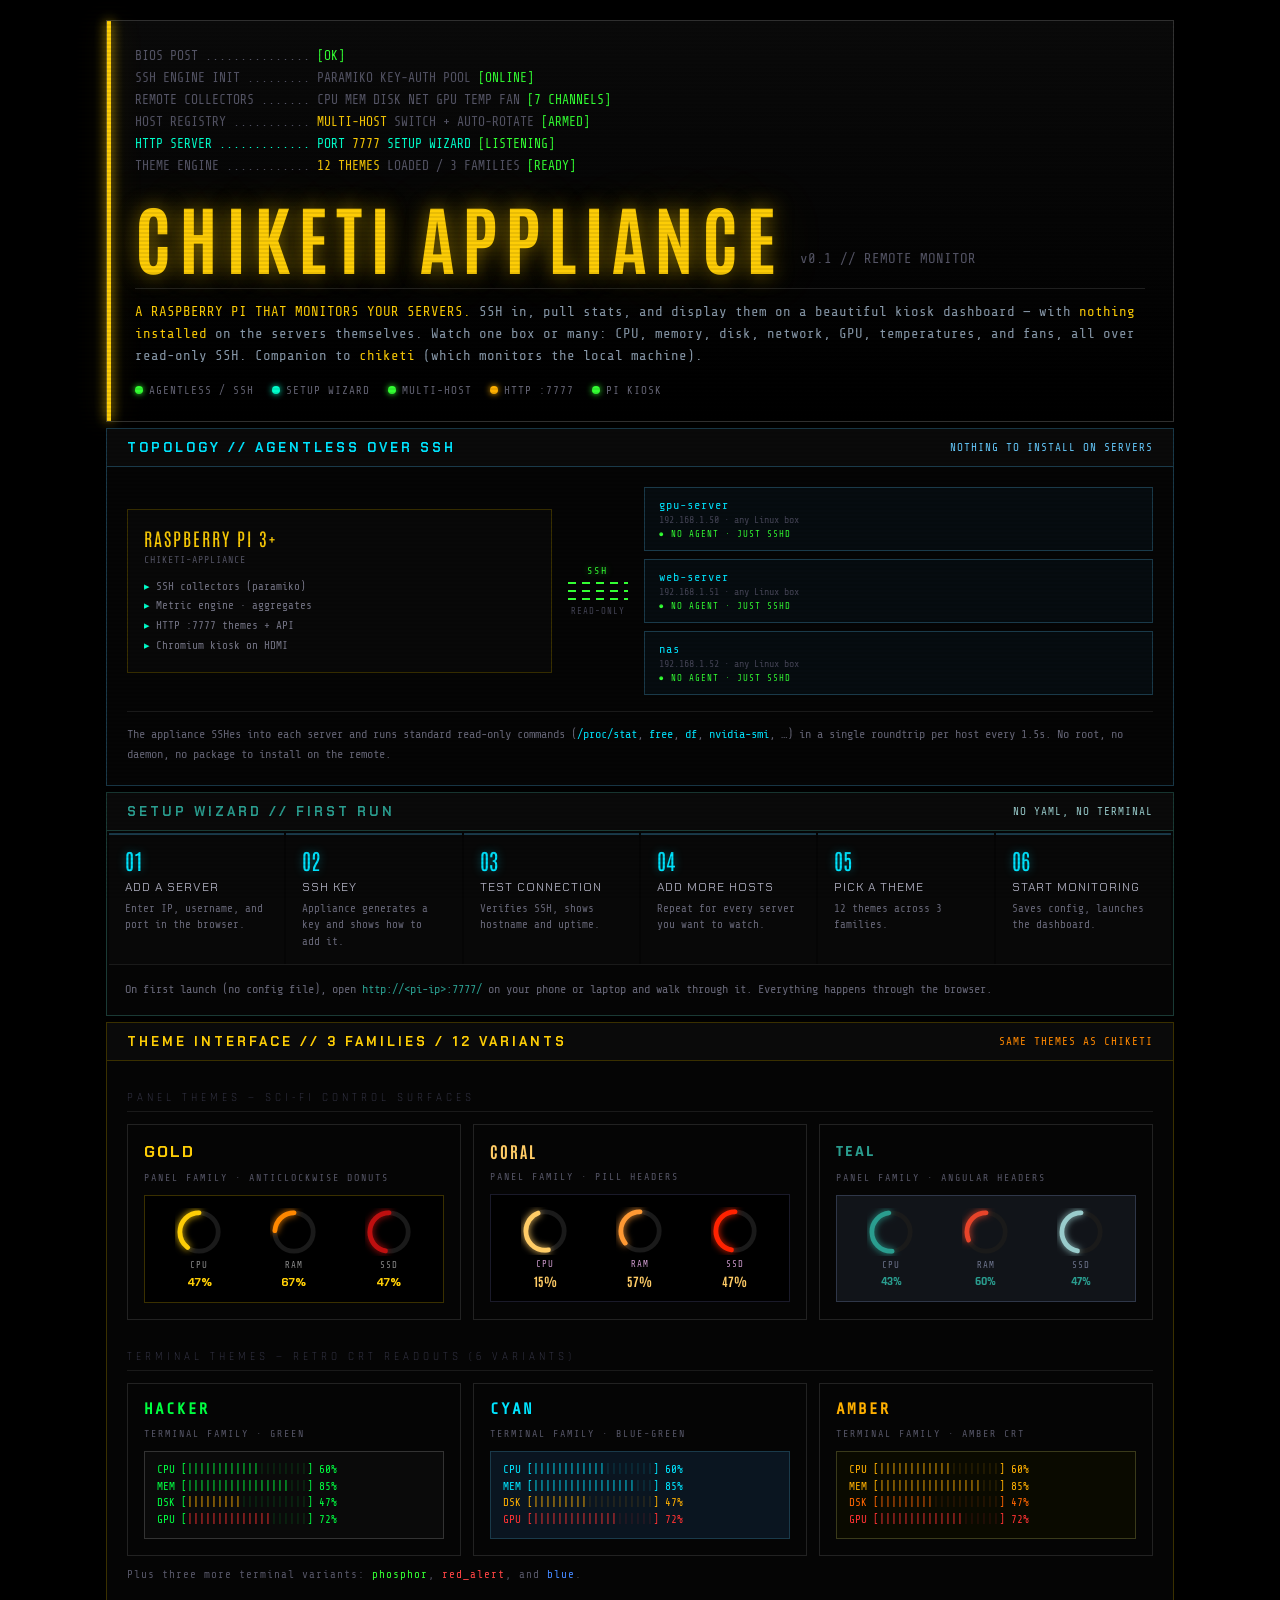
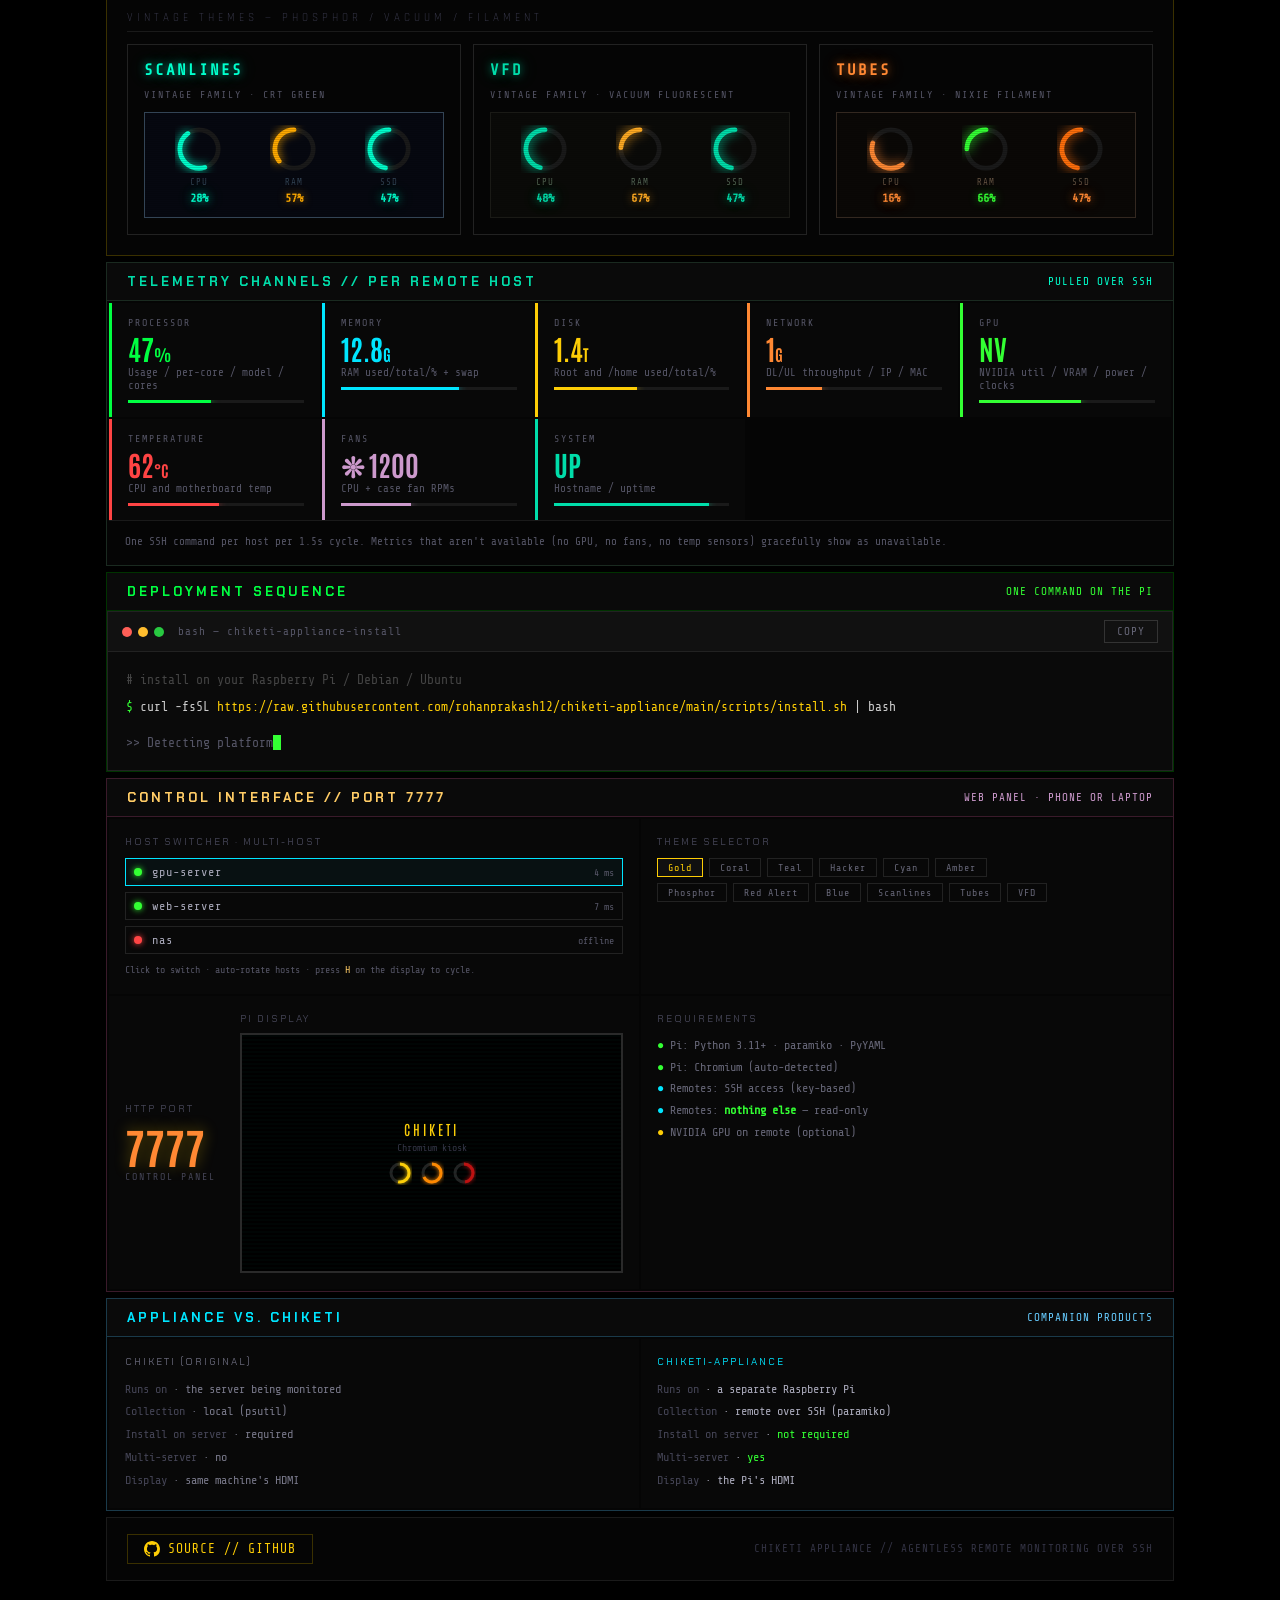
==== docs/index.html @ 85ee8c27 "Harden: extend test suite (+54), add CI, LICENSE, Pages landing page - Add 54 tests: RemoteCollector" ====
<!DOCTYPE html>
<html lang="en">
<head>
<meta charset="UTF-8">
<meta name="viewport" content="width=device-width, initial-scale=1.0">
<title>CHIKETI APPLIANCE // Remote Monitoring</title>
<link rel="preconnect" href="https://fonts.googleapis.com">
<link rel="preconnect" href="https://fonts.gstatic.com" crossorigin>
<link href="https://fonts.googleapis.com/css2?family=Antonio:wght@400;700&family=Chakra+Petch:wght@400;600;700&family=Rajdhani:wght@400;600;700&family=Share+Tech+Mono&display=swap" rel="stylesheet">
<style>
/* ═══════════════════════════════════════════════════
   RESET & BASE
   ═══════════════════════════════════════════════════ */
*, *::before, *::after { margin: 0; padding: 0; box-sizing: border-box; }
html { scroll-behavior: smooth; }
body {
  background: #000;
  color: #cccccc;
  font-family: 'Share Tech Mono', monospace;
  overflow-x: hidden;
  min-height: 100vh;
}
::selection { background: #FDCD06; color: #000; }

/* ═══════════════════════════════════════════════════
   SCANLINE OVERLAY (global CRT effect)
   ═══════════════════════════════════════════════════ */
body::after {
  content: '';
  position: fixed;
  inset: 0;
  background: repeating-linear-gradient(
    0deg,
    transparent,
    transparent 2px,
    rgba(0,0,0,0.08) 2px,
    rgba(0,0,0,0.08) 4px
  );
  pointer-events: none;
  z-index: 9999;
}

/* ═══════════════════════════════════════════════════
   SCREEN FLICKER
   ═══════════════════════════════════════════════════ */
@keyframes flicker {
  0%, 97%, 100% { opacity: 1; }
  98% { opacity: 0.95; }
  99% { opacity: 0.98; }
}
body { animation: flicker 8s infinite; }

/* ═══════════════════════════════════════════════════
   LAYOUT SHELL — the entire page is a "rack"
   ═══════════════════════════════════════════════════ */
.rack {
  max-width: 1100px;
  margin: 0 auto;
  padding: 20px 16px 60px;
}

/* ═══════════════════════════════════════════════════
   BOOT SEQUENCE HEADER
   ═══════════════════════════════════════════════════ */
.boot-sequence {
  border: 1px solid #333;
  padding: 24px 28px;
  margin-bottom: 6px;
  position: relative;
  background: linear-gradient(180deg, #0a0a0a 0%, #000 100%);
}
.boot-sequence::before {
  content: '';
  position: absolute;
  top: 0; left: 0;
  width: 4px; height: 100%;
  background: #FDCD06;
  box-shadow: 0 0 12px #FDCD06, 0 0 30px rgba(253,205,6,0.3);
}
.boot-line {
  font-family: 'Share Tech Mono', monospace;
  font-size: 13px;
  color: #556;
  line-height: 1.7;
  white-space: nowrap;
  overflow: hidden;
}
.boot-line.active { color: #00FFCC; }
.boot-line .ok { color: #33ff33; }
.boot-line .warn { color: #FFB000; }
.boot-line .val { color: #FDCD06; }

/* title */
.system-title {
  margin-top: 20px;
  display: flex;
  align-items: baseline;
  gap: 16px;
  flex-wrap: wrap;
}
.system-title h1 {
  font-family: 'Antonio', sans-serif;
  font-size: clamp(40px, 8vw, 76px);
  font-weight: 700;
  letter-spacing: 8px;
  color: #FDCD06;
  text-shadow: 0 0 20px rgba(253,205,6,0.5), 0 0 60px rgba(253,205,6,0.2);
  line-height: 1;
}
.system-title .version {
  font-family: 'Share Tech Mono', monospace;
  font-size: 14px;
  color: #556;
  align-self: flex-end;
  padding-bottom: 8px;
}

/* subtitle readout */
.sys-desc {
  margin-top: 14px;
  font-size: 14px;
  color: #8899aa;
  border-top: 1px solid #222;
  padding-top: 12px;
  line-height: 1.6;
}
.sys-desc strong { color: #FDCD06; font-weight: 400; }

/* status LEDs row */
.status-leds {
  display: flex;
  gap: 18px;
  margin-top: 16px;
  flex-wrap: wrap;
}
.led {
  display: flex;
  align-items: center;
  gap: 6px;
  font-size: 11px;
  text-transform: uppercase;
  letter-spacing: 1px;
  color: #667;
}
.led::before {
  content: '';
  width: 8px; height: 8px;
  border-radius: 50%;
  display: inline-block;
}
.led.green::before { background: #33ff33; box-shadow: 0 0 6px #33ff33; }
.led.amber::before { background: #FFB000; box-shadow: 0 0 6px #FFB000; animation: pulse-led 2s infinite; }
.led.cyan::before { background: #00FFCC; box-shadow: 0 0 6px #00FFCC; }
.led.red::before { background: #ff4444; box-shadow: 0 0 6px #ff4444; animation: pulse-led 1s infinite; }

@keyframes pulse-led {
  0%, 100% { opacity: 1; }
  50% { opacity: 0.4; }
}

/* ═══════════════════════════════════════════════════
   SECTION BEZEL — rack-panel look
   ═══════════════════════════════════════════════════ */
.bezel {
  border: 1px solid #2a2a2a;
  margin-top: 6px;
  background: #050505;
  position: relative;
  overflow: hidden;
}
.bezel-header {
  display: flex;
  align-items: center;
  justify-content: space-between;
  padding: 10px 20px;
  border-bottom: 1px solid #2a2a2a;
  background: #0a0a0a;
}
.bezel-header .label {
  font-family: 'Chakra Petch', sans-serif;
  font-size: 13px;
  font-weight: 700;
  letter-spacing: 3px;
  text-transform: uppercase;
}
.bezel-header .status {
  font-size: 11px;
  letter-spacing: 1px;
  text-transform: uppercase;
}
.bezel-body { padding: 20px; }

/* per-section accent coloring via data attr */
.bezel[data-accent="gold"] { border-color: #3a3000; }
.bezel[data-accent="gold"] .bezel-header { border-bottom-color: #3a3000; }
.bezel[data-accent="gold"] .bezel-header .label { color: #FDCD06; }
.bezel[data-accent="gold"] .bezel-header .status { color: #FF8800; }

.bezel[data-accent="teal"] { border-color: #1a3a35; }
.bezel[data-accent="teal"] .bezel-header { border-bottom-color: #1a3a35; }
.bezel[data-accent="teal"] .bezel-header .label { color: #2A9D8F; }
.bezel[data-accent="teal"] .bezel-header .status { color: #99CCCC; }

.bezel[data-accent="coral"] { border-color: #3a1a2a; }
.bezel[data-accent="coral"] .bezel-header { border-bottom-color: #3a1a2a; }
.bezel[data-accent="coral"] .bezel-header .label { color: #FFCC66; }
.bezel[data-accent="coral"] .bezel-header .status { color: #CC99CC; }

.bezel[data-accent="vfd"] { border-color: #1a2a20; }
.bezel[data-accent="vfd"] .bezel-header { border-bottom-color: #1a2a20; }
.bezel[data-accent="vfd"] .bezel-header .label { color: #00DDAA; }
.bezel[data-accent="vfd"] .bezel-header .status { color: #00FFCC; }

.bezel[data-accent="tube"] { border-color: #332820; }
.bezel[data-accent="tube"] .bezel-header { border-bottom-color: #332820; }
.bezel[data-accent="tube"] .bezel-header .label { color: #FF8833; }
.bezel[data-accent="tube"] .bezel-header .status { color: #FF6E0B; }

.bezel[data-accent="term"] { border-color: #003300; }
.bezel[data-accent="term"] .bezel-header { border-bottom-color: #003300; }
.bezel[data-accent="term"] .bezel-header .label { color: #00ff41; }
.bezel[data-accent="term"] .bezel-header .status { color: #33ff33; }

.bezel[data-accent="cyan"] { border-color: #1a3a4a; }
.bezel[data-accent="cyan"] .bezel-header { border-bottom-color: #1a3a4a; }
.bezel[data-accent="cyan"] .bezel-header .label { color: #00e5ff; }
.bezel[data-accent="cyan"] .bezel-header .status { color: #66ccff; }

/* ═══════════════════════════════════════════════════
   SSH TOPOLOGY DIAGRAM — Pi → remote hosts
   ═══════════════════════════════════════════════════ */
.topology {
  display: grid;
  grid-template-columns: minmax(220px,1fr) auto minmax(220px,1.2fr);
  gap: 16px;
  align-items: center;
}
@media (max-width: 720px) {
  .topology { grid-template-columns: 1fr; }
  .topology .link-col { transform: rotate(90deg); height: 60px; }
}
.node {
  border: 1px solid #2a2a2a;
  background: #080808;
  padding: 16px;
  position: relative;
}
.node.pi { border-color: #3a3000; }
.node .node-title {
  font-family: 'Antonio', sans-serif;
  font-size: 18px;
  letter-spacing: 2px;
  color: #FDCD06;
  margin-bottom: 4px;
}
.node .node-sub {
  font-size: 10px;
  letter-spacing: 1px;
  color: #556;
  text-transform: uppercase;
  margin-bottom: 12px;
}
.node .node-line {
  font-size: 11px;
  color: #778;
  line-height: 1.8;
}
.node .node-line .tag { color: #00FFCC; }
.remote-stack { display: flex; flex-direction: column; gap: 8px; }
.remote-box {
  border: 1px solid #1a3a4a;
  background: #060c10;
  padding: 10px 14px;
  font-size: 12px;
  color: #88aabb;
}
.remote-box .rb-name { color: #00e5ff; letter-spacing: 1px; }
.remote-box .rb-meta { font-size: 10px; color: #445; margin-top: 2px; }
.remote-box .rb-bare {
  font-size: 9px;
  color: #33ff33;
  letter-spacing: 1px;
  text-transform: uppercase;
  margin-top: 4px;
}
.link-col {
  display: flex;
  flex-direction: column;
  align-items: center;
  gap: 6px;
  color: #33ff33;
  font-size: 10px;
  letter-spacing: 2px;
}
.link-col .ssh-wire {
  width: 100%;
  min-width: 60px;
  height: 2px;
  background: repeating-linear-gradient(90deg, #33ff33 0 8px, transparent 8px 14px);
  position: relative;
  animation: wire-flow 1.2s linear infinite;
}
@keyframes wire-flow {
  to { background-position: 14px 0; }
}
.link-col .ssh-label {
  color: #33ff33;
  text-shadow: 0 0 6px rgba(51,255,51,0.5);
}

/* ═══════════════════════════════════════════════════
   THEME SHOWCASE — the selector interface
   ═══════════════════════════════════════════════════ */
.theme-grid {
  display: grid;
  grid-template-columns: repeat(auto-fit, minmax(310px, 1fr));
  gap: 12px;
}

.theme-card {
  border: 1px solid #222;
  padding: 16px;
  position: relative;
  cursor: default;
  transition: border-color 0.3s, box-shadow 0.3s;
}
.theme-card:hover {
  border-color: var(--tc-accent);
  box-shadow: 0 0 20px var(--tc-glow);
}
.theme-card-name {
  font-family: var(--tc-font);
  font-size: 16px;
  font-weight: 700;
  color: var(--tc-accent);
  letter-spacing: 2px;
  text-transform: uppercase;
  margin-bottom: 10px;
}
.theme-card-family {
  font-size: 10px;
  color: #556;
  letter-spacing: 2px;
  text-transform: uppercase;
  margin-bottom: 12px;
}

/* Mini dashboard preview inside each card */
.mini-dash {
  background: var(--tc-bg);
  border: 1px solid var(--tc-border);
  padding: 12px;
  border-radius: 0;
  display: grid;
  grid-template-columns: 1fr 1fr 1fr;
  gap: 10px;
  position: relative;
}
/* scanline effect on vintage cards */
.mini-dash.scanlined::after {
  content: '';
  position: absolute;
  inset: 0;
  background: repeating-linear-gradient(0deg, transparent, transparent 1px, rgba(0,0,0,0.15) 1px, rgba(0,0,0,0.15) 2px);
  pointer-events: none;
}

/* donut gauge mini */
.mini-gauge {
  display: flex;
  flex-direction: column;
  align-items: center;
  gap: 4px;
}
.mini-gauge svg { width: 48px; height: 48px; }
.mini-gauge .gauge-label {
  font-size: 9px;
  letter-spacing: 1px;
  color: var(--tc-dim);
  text-transform: uppercase;
}
.mini-gauge .gauge-val {
  font-family: var(--tc-font);
  font-size: 12px;
  color: var(--tc-accent);
  font-weight: 700;
}

/* ═══════════════════════════════════════════════════
   DONUT GAUGE ANIMATION
   ═══════════════════════════════════════════════════ */
@keyframes gauge-fill {
  from { stroke-dashoffset: 113; }
}
.gauge-ring {
  fill: none;
  stroke-width: 4;
  stroke-linecap: round;
}
.gauge-bg { stroke: #1a1a1a; }
.gauge-fg { animation: gauge-fill 2s ease-out forwards; }

/* ═══════════════════════════════════════════════════
   SYSTEM READOUTS — the "what it monitors" section
   ═══════════════════════════════════════════════════ */
.readout-grid {
  display: grid;
  grid-template-columns: repeat(auto-fit, minmax(200px, 1fr));
  gap: 2px;
}
.readout-cell {
  background: #080808;
  border-left: 3px solid var(--rc-color, #333);
  padding: 14px 16px;
  transition: background 0.2s;
}
.readout-cell:hover { background: #0e0e0e; }
.readout-label {
  font-size: 10px;
  color: #556;
  letter-spacing: 2px;
  text-transform: uppercase;
  margin-bottom: 6px;
}
.readout-value {
  font-family: 'Antonio', sans-serif;
  font-size: 28px;
  font-weight: 700;
  color: var(--rc-color, #ccc);
  line-height: 1;
}
.readout-unit {
  font-family: 'Share Tech Mono', monospace;
  font-size: 11px;
  color: #556;
  margin-top: 4px;
}
.readout-bar {
  margin-top: 8px;
  height: 3px;
  background: #1a1a1a;
  position: relative;
  overflow: hidden;
}
.readout-bar-fill {
  height: 100%;
  background: var(--rc-color, #555);
  box-shadow: 0 0 8px var(--rc-color, #555);
  animation: bar-grow 2.5s ease-out forwards;
  transform-origin: left;
}
@keyframes bar-grow {
  from { transform: scaleX(0); }
}

/* spinning fan */
@keyframes spin-fan { to { transform: rotate(360deg); } }
.fan-icon {
  display: inline-block;
  animation: spin-fan 1.5s linear infinite;
  color: var(--rc-color, #ccc);
}

/* ═══════════════════════════════════════════════════
   TERMINAL INSTALL BLOCK
   ═══════════════════════════════════════════════════ */
.terminal {
  background: #0a0a0a;
  border: 1px solid #222;
  font-family: 'Share Tech Mono', monospace;
  font-size: 13px;
  overflow: hidden;
}
.terminal-bar {
  display: flex;
  align-items: center;
  gap: 6px;
  padding: 8px 14px;
  background: #111;
  border-bottom: 1px solid #222;
}
.terminal-dot {
  width: 10px; height: 10px;
  border-radius: 50%;
}
.terminal-dot:nth-child(1) { background: #ff5f57; }
.terminal-dot:nth-child(2) { background: #ffbd2e; }
.terminal-dot:nth-child(3) { background: #28c941; }
.terminal-bar span {
  margin-left: 8px;
  font-size: 11px;
  color: #556;
  letter-spacing: 1px;
}
.terminal-body {
  padding: 16px 18px;
  line-height: 1.8;
}
.terminal-body .prompt { color: #33ff33; }
.terminal-body .cmd { color: #ccc; }
.terminal-body .comment { color: #444; }
.terminal-body .url { color: #FDCD06; }
.terminal-body .output { color: #556; }

.copy-btn {
  background: none;
  border: 1px solid #333;
  color: #667;
  font-family: 'Share Tech Mono', monospace;
  font-size: 11px;
  padding: 4px 12px;
  cursor: pointer;
  letter-spacing: 1px;
  transition: all 0.2s;
  text-transform: uppercase;
  margin-left: auto;
}
.copy-btn:hover { border-color: #33ff33; color: #33ff33; }
.copy-btn.copied { border-color: #33ff33; color: #33ff33; }

/* ═══════════════════════════════════════════════════
   SETUP WIZARD VISUAL
   ═══════════════════════════════════════════════════ */
.wizard-steps {
  display: grid;
  grid-template-columns: repeat(auto-fit, minmax(150px, 1fr));
  gap: 2px;
}
.wizard-step {
  background: #080808;
  border-top: 2px solid #1a3a4a;
  padding: 14px 16px;
  position: relative;
}
.wizard-step .ws-num {
  font-family: 'Antonio', sans-serif;
  font-size: 22px;
  color: #00e5ff;
  text-shadow: 0 0 10px rgba(0,229,255,0.4);
  line-height: 1;
}
.wizard-step .ws-title {
  font-family: 'Chakra Petch', sans-serif;
  font-size: 12px;
  letter-spacing: 1px;
  text-transform: uppercase;
  color: #aab;
  margin-top: 8px;
}
.wizard-step .ws-desc {
  font-size: 11px;
  color: #667;
  line-height: 1.5;
  margin-top: 6px;
}

/* ═══════════════════════════════════════════════════
   CONTROL PANEL VISUAL
   ═══════════════════════════════════════════════════ */
.ctrl-panel-visual {
  display: grid;
  grid-template-columns: 1fr 1fr;
  gap: 2px;
}
@media (max-width: 600px) {
  .ctrl-panel-visual { grid-template-columns: 1fr; }
}
.ctrl-block {
  background: #080808;
  padding: 16px;
  position: relative;
}
.ctrl-block-label {
  font-family: 'Chakra Petch', sans-serif;
  font-size: 10px;
  letter-spacing: 2px;
  text-transform: uppercase;
  color: #445;
  margin-bottom: 10px;
}
.ctrl-theme-row {
  display: flex;
  gap: 6px;
  flex-wrap: wrap;
}
.ctrl-chip {
  font-size: 10px;
  padding: 3px 10px;
  border: 1px solid #222;
  color: #667;
  letter-spacing: 1px;
  cursor: default;
  transition: all 0.3s;
}
.ctrl-chip:hover {
  border-color: var(--chip-color, #555);
  color: var(--chip-color, #aaa);
  box-shadow: 0 0 10px var(--chip-glow, transparent);
}
.ctrl-chip.active {
  border-color: var(--chip-color, #555);
  color: var(--chip-color, #aaa);
  background: rgba(255,255,255,0.03);
}

/* host selector list */
.host-row {
  display: flex;
  align-items: center;
  gap: 10px;
  padding: 6px 8px;
  border: 1px solid #222;
  margin-bottom: 6px;
  cursor: default;
  transition: all 0.3s;
}
.host-row:hover { border-color: #1a3a4a; }
.host-row.active { border-color: #00e5ff; background: rgba(0,229,255,0.04); }
.host-row .h-led {
  width: 8px; height: 8px; border-radius: 50%;
}
.host-row .h-led.on { background: #33ff33; box-shadow: 0 0 6px #33ff33; }
.host-row .h-led.off { background: #ff4444; box-shadow: 0 0 6px #ff4444; }
.host-row .h-name { font-size: 12px; color: #aab; letter-spacing: 1px; flex: 1; }
.host-row .h-lat { font-size: 10px; color: #556; }

/* port indicator */
.port-display {
  font-family: 'Antonio', sans-serif;
  font-size: 42px;
  font-weight: 700;
  color: #FDCD06;
  text-shadow: 0 0 15px rgba(253,205,6,0.4);
  line-height: 1;
}
.port-label {
  font-size: 10px;
  color: #445;
  letter-spacing: 2px;
  margin-top: 4px;
}

/* kiosk indicator */
.kiosk-vis {
  width: 100%;
  aspect-ratio: 16/10;
  border: 2px solid #2a2a2a;
  background: #000;
  position: relative;
  display: flex;
  align-items: center;
  justify-content: center;
  overflow: hidden;
}
.kiosk-vis::after {
  content: '';
  position: absolute;
  inset: 0;
  background: repeating-linear-gradient(0deg, transparent, transparent 2px, rgba(0,255,200,0.02) 2px, rgba(0,255,200,0.02) 4px);
  pointer-events: none;
}
.kiosk-inner {
  text-align: center;
}
.kiosk-inner .k-title {
  font-family: 'Antonio', sans-serif;
  font-size: 14px;
  color: #FDCD06;
  letter-spacing: 3px;
}
.kiosk-inner .k-res {
  font-size: 10px;
  color: #334;
  margin-top: 4px;
}
.kiosk-gauges {
  display: flex;
  gap: 8px;
  margin-top: 8px;
  justify-content: center;
}
.kiosk-gauges svg { width: 24px; height: 24px; }

/* ═══════════════════════════════════════════════════
   GITHUB LINK / FOOTER
   ═══════════════════════════════════════════════════ */
.footer-strip {
  margin-top: 6px;
  border: 1px solid #1a1a1a;
  padding: 16px 20px;
  display: flex;
  align-items: center;
  justify-content: space-between;
  background: #050505;
  flex-wrap: wrap;
  gap: 12px;
}
.footer-strip a {
  color: #FDCD06;
  text-decoration: none;
  font-size: 13px;
  letter-spacing: 1px;
  border: 1px solid #3a3000;
  padding: 6px 16px;
  transition: all 0.3s;
  display: inline-flex;
  align-items: center;
  gap: 8px;
}
.footer-strip a:hover {
  background: rgba(253,205,6,0.08);
  box-shadow: 0 0 15px rgba(253,205,6,0.15);
}
.footer-strip .sig {
  font-size: 11px;
  color: #334;
  letter-spacing: 1px;
}

/* ═══════════════════════════════════════════════════
   TYPING CURSOR
   ═══════════════════════════════════════════════════ */
@keyframes blink-cursor {
  0%, 100% { opacity: 1; }
  50% { opacity: 0; }
}
.cursor {
  display: inline-block;
  width: 8px;
  height: 15px;
  background: #33ff33;
  vertical-align: text-bottom;
  animation: blink-cursor 1s step-end infinite;
}

/* ═══════════════════════════════════════════════════
   NIXIE DIGIT EFFECT (for port number)
   ═══════════════════════════════════════════════════ */
@keyframes nixie-glow {
  0%, 100% { text-shadow: 0 0 10px rgba(255,136,51,0.6), 0 0 30px rgba(255,136,51,0.3); }
  50% { text-shadow: 0 0 15px rgba(255,136,51,0.8), 0 0 40px rgba(255,136,51,0.4); }
}
.nixie {
  font-family: 'Antonio', sans-serif;
  color: #FF8833;
  animation: nixie-glow 3s ease-in-out infinite;
}

/* ═══════════════════════════════════════════════════
   RESPONSIVE
   ═══════════════════════════════════════════════════ */
@media (max-width: 700px) {
  .theme-grid { grid-template-columns: 1fr; }
  .readout-grid { grid-template-columns: 1fr 1fr; }
  .boot-line { font-size: 11px; }
  .system-title h1 { letter-spacing: 4px; }
}
@media (max-width: 420px) {
  .readout-grid { grid-template-columns: 1fr; }
  .rack { padding: 10px 8px 40px; }
}

/* ═══════════════════════════════════════════════════
   VFD text glow
   ═══════════════════════════════════════════════════ */
.vfd-text {
  color: #00DDAA;
  text-shadow: 0 0 8px rgba(0,221,170,0.6), 0 0 20px rgba(0,221,170,0.3);
}
.tube-text {
  color: #FF8833;
  text-shadow: 0 0 8px rgba(255,136,51,0.6), 0 0 20px rgba(255,136,51,0.3);
}
.scan-text {
  color: #00FFCC;
  text-shadow: 0 0 8px rgba(0,255,204,0.6), 0 0 20px rgba(0,255,204,0.3);
}
.gold-text {
  color: #FDCD06;
  text-shadow: 0 0 8px rgba(253,205,6,0.5), 0 0 20px rgba(253,205,6,0.2);
}
.hacker-text {
  color: #00ff41;
  text-shadow: 0 0 8px rgba(0,255,65,0.5), 0 0 20px rgba(0,255,65,0.2);
}

/* ═══════════════════════════════════════════════════
   THEME FAMILY SEPARATOR
   ═══════════════════════════════════════════════════ */
.family-sep {
  font-family: 'Rajdhani', sans-serif;
  font-size: 11px;
  letter-spacing: 4px;
  text-transform: uppercase;
  color: #334;
  padding: 10px 0 6px;
  border-bottom: 1px solid #1a1a1a;
  margin-bottom: 12px;
}

/* terminal theme mini bars */
.ascii-bar {
  font-family: 'Share Tech Mono', monospace;
  font-size: 11px;
  line-height: 1.5;
  color: var(--tc-accent);
}
.ascii-dim { opacity: 0.2; }
</style>
</head>
<body>

<div class="rack">

  <!-- ═══════════════════════════════════════════
       BOOT SEQUENCE / HEADER
       ═══════════════════════════════════════════ -->
  <div class="boot-sequence">
    <div class="boot-line" id="boot-1">BIOS POST ............... <span class="ok">[OK]</span></div>
    <div class="boot-line" id="boot-2">SSH ENGINE INIT ......... PARAMIKO KEY-AUTH POOL <span class="ok">[ONLINE]</span></div>
    <div class="boot-line" id="boot-3">REMOTE COLLECTORS ....... CPU MEM DISK NET GPU TEMP FAN <span class="ok">[7 CHANNELS]</span></div>
    <div class="boot-line" id="boot-4">HOST REGISTRY ........... <span class="val">MULTI-HOST</span> SWITCH + AUTO-ROTATE <span class="ok">[ARMED]</span></div>
    <div class="boot-line active" id="boot-5">HTTP SERVER ............. PORT <span class="val">7777</span> SETUP WIZARD <span class="ok">[LISTENING]</span></div>
    <div class="boot-line" id="boot-6">THEME ENGINE ............ <span class="val">12 THEMES</span> LOADED / 3 FAMILIES <span class="ok">[READY]</span></div>

    <div class="system-title">
      <h1>CHIKETI APPLIANCE</h1>
      <span class="version">v0.1 // REMOTE MONITOR</span>
    </div>

    <div class="sys-desc">
      <strong>A RASPBERRY PI THAT MONITORS YOUR SERVERS.</strong>
      SSH in, pull stats, and display them on a beautiful kiosk dashboard &mdash;
      with <strong>nothing installed</strong> on the servers themselves.
      Watch one box or many: CPU, memory, disk, network, GPU, temperatures, and fans,
      all over read-only SSH. Companion to <strong>chiketi</strong> (which monitors the local machine).
    </div>

    <div class="status-leds">
      <span class="led green">Agentless / SSH</span>
      <span class="led cyan">Setup Wizard</span>
      <span class="led green">Multi-Host</span>
      <span class="led amber">HTTP :7777</span>
      <span class="led green">Pi Kiosk</span>
    </div>
  </div>

  <!-- ═══════════════════════════════════════════
       SSH TOPOLOGY
       ═══════════════════════════════════════════ -->
  <div class="bezel" data-accent="cyan">
    <div class="bezel-header">
      <span class="label">Topology // Agentless Over SSH</span>
      <span class="status">Nothing To Install On Servers</span>
    </div>
    <div class="bezel-body">
      <div class="topology">

        <div class="node pi">
          <div class="node-title">RASPBERRY PI 3+</div>
          <div class="node-sub">chiketi-appliance</div>
          <div class="node-line"><span class="tag">&#9656;</span> SSH collectors (paramiko)</div>
          <div class="node-line"><span class="tag">&#9656;</span> Metric engine &middot; aggregates</div>
          <div class="node-line"><span class="tag">&#9656;</span> HTTP :7777 themes + API</div>
          <div class="node-line"><span class="tag">&#9656;</span> Chromium kiosk on HDMI</div>
        </div>

        <div class="link-col">
          <div class="ssh-label">SSH</div>
          <div class="ssh-wire"></div>
          <div class="ssh-wire"></div>
          <div class="ssh-wire"></div>
          <div style="color:#445;font-size:9px;letter-spacing:1px;">READ-ONLY</div>
        </div>

        <div class="remote-stack">
          <div class="remote-box">
            <div class="rb-name">gpu-server</div>
            <div class="rb-meta">192.168.1.50 &middot; any Linux box</div>
            <div class="rb-bare">&#9679; no agent &middot; just sshd</div>
          </div>
          <div class="remote-box">
            <div class="rb-name">web-server</div>
            <div class="rb-meta">192.168.1.51 &middot; any Linux box</div>
            <div class="rb-bare">&#9679; no agent &middot; just sshd</div>
          </div>
          <div class="remote-box">
            <div class="rb-name">nas</div>
            <div class="rb-meta">192.168.1.52 &middot; any Linux box</div>
            <div class="rb-bare">&#9679; no agent &middot; just sshd</div>
          </div>
        </div>

      </div>
      <div style="margin-top:16px;font-size:12px;color:#667;line-height:1.7;border-top:1px solid #1a1a1a;padding-top:12px;">
        The appliance SSHes into each server and runs standard read-only commands
        (<span style="color:#00e5ff">/proc/stat</span>, <span style="color:#00e5ff">free</span>,
        <span style="color:#00e5ff">df</span>, <span style="color:#00e5ff">nvidia-smi</span>, &hellip;)
        in a single roundtrip per host every 1.5s. No root, no daemon, no package to install on the remote.
      </div>
    </div>
  </div>

  <!-- ═══════════════════════════════════════════
       SETUP WIZARD
       ═══════════════════════════════════════════ -->
  <div class="bezel" data-accent="teal">
    <div class="bezel-header">
      <span class="label">Setup Wizard // First Run</span>
      <span class="status">No YAML, No Terminal</span>
    </div>
    <div class="bezel-body" style="padding:2px;">
      <div class="wizard-steps">
        <div class="wizard-step">
          <div class="ws-num">01</div>
          <div class="ws-title">Add a Server</div>
          <div class="ws-desc">Enter IP, username, and port in the browser.</div>
        </div>
        <div class="wizard-step">
          <div class="ws-num">02</div>
          <div class="ws-title">SSH Key</div>
          <div class="ws-desc">Appliance generates a key and shows how to add it.</div>
        </div>
        <div class="wizard-step">
          <div class="ws-num">03</div>
          <div class="ws-title">Test Connection</div>
          <div class="ws-desc">Verifies SSH, shows hostname and uptime.</div>
        </div>
        <div class="wizard-step">
          <div class="ws-num">04</div>
          <div class="ws-title">Add More Hosts</div>
          <div class="ws-desc">Repeat for every server you want to watch.</div>
        </div>
        <div class="wizard-step">
          <div class="ws-num">05</div>
          <div class="ws-title">Pick a Theme</div>
          <div class="ws-desc">12 themes across 3 families.</div>
        </div>
        <div class="wizard-step">
          <div class="ws-num">06</div>
          <div class="ws-title">Start Monitoring</div>
          <div class="ws-desc">Saves config, launches the dashboard.</div>
        </div>
      </div>
      <div style="padding:14px 16px;font-size:12px;color:#667;line-height:1.7;border-top:1px solid #1a1a1a;">
        On first launch (no config file), open
        <span style="color:#2A9D8F">http://&lt;pi-ip&gt;:7777/</span> on your phone or laptop
        and walk through it. Everything happens through the browser.
      </div>
    </div>
  </div>

  <!-- ═══════════════════════════════════════════
       THEME SHOWCASE
       ═══════════════════════════════════════════ -->
  <div class="bezel" data-accent="gold">
    <div class="bezel-header">
      <span class="label">Theme Interface // 3 Families / 12 Variants</span>
      <span class="status">Same Themes As Chiketi</span>
    </div>
    <div class="bezel-body">

      <!-- PANEL FAMILY -->
      <div class="family-sep">Panel Themes &mdash; Sci-Fi Control Surfaces</div>
      <div class="theme-grid" style="margin-bottom:20px;">

        <!-- Gold -->
        <div class="theme-card" style="--tc-accent:#FDCD06;--tc-glow:rgba(253,205,6,0.15);--tc-bg:#000;--tc-border:#3a3000;--tc-dim:#888;--tc-font:'Chakra Petch',sans-serif;">
          <div class="theme-card-name" style="font-family:'Chakra Petch',sans-serif;">Gold</div>
          <div class="theme-card-family">Panel Family &middot; Anticlockwise Donuts</div>
          <div class="mini-dash">
            <div class="mini-gauge">
              <svg viewBox="0 0 40 40"><circle class="gauge-ring gauge-bg" cx="20" cy="20" r="16" stroke="#1a1a1a"/><circle class="gauge-ring gauge-fg" cx="20" cy="20" r="16" stroke="#FDCD06" stroke-dasharray="60 113" stroke-dashoffset="113" transform="rotate(-90 20 20)" style="filter:drop-shadow(0 0 3px #FDCD06)"/></svg>
              <span class="gauge-label">CPU</span>
              <span class="gauge-val">47%</span>
            </div>
            <div class="mini-gauge">
              <svg viewBox="0 0 40 40"><circle class="gauge-ring gauge-bg" cx="20" cy="20" r="16" stroke="#1a1a1a"/><circle class="gauge-ring gauge-fg" cx="20" cy="20" r="16" stroke="#FF8800" stroke-dasharray="76 113" stroke-dashoffset="113" transform="rotate(-90 20 20)" style="filter:drop-shadow(0 0 3px #FF8800)"/></svg>
              <span class="gauge-label">RAM</span>
              <span class="gauge-val">67%</span>
            </div>
            <div class="mini-gauge">
              <svg viewBox="0 0 40 40"><circle class="gauge-ring gauge-bg" cx="20" cy="20" r="16" stroke="#1a1a1a"/><circle class="gauge-ring gauge-fg" cx="20" cy="20" r="16" stroke="#BF0F0F" stroke-dasharray="53 113" stroke-dashoffset="113" transform="rotate(-90 20 20)" style="filter:drop-shadow(0 0 3px #BF0F0F)"/></svg>
              <span class="gauge-label">SSD</span>
              <span class="gauge-val">47%</span>
            </div>
          </div>
        </div>

        <!-- Coral -->
        <div class="theme-card" style="--tc-accent:#FFCC66;--tc-glow:rgba(255,204,102,0.15);--tc-bg:#000;--tc-border:#1a1a2a;--tc-dim:#CC99CC;--tc-font:'Antonio',sans-serif;">
          <div class="theme-card-name" style="font-family:'Antonio',sans-serif;">Coral</div>
          <div class="theme-card-family">Panel Family &middot; Pill Headers</div>
          <div class="mini-dash">
            <div class="mini-gauge">
              <svg viewBox="0 0 40 40"><circle class="gauge-ring gauge-bg" cx="20" cy="20" r="16" stroke="#1a1a2a"/><circle class="gauge-ring gauge-fg" cx="20" cy="20" r="16" stroke="#FFCC66" stroke-dasharray="47 113" stroke-dashoffset="113" transform="rotate(-90 20 20)" style="filter:drop-shadow(0 0 3px #FFCC66)"/></svg>
              <span class="gauge-label" style="color:#CC99CC">CPU</span>
              <span class="gauge-val" style="color:#FFCC66">15%</span>
            </div>
            <div class="mini-gauge">
              <svg viewBox="0 0 40 40"><circle class="gauge-ring gauge-bg" cx="20" cy="20" r="16" stroke="#1a1a2a"/><circle class="gauge-ring gauge-fg" cx="20" cy="20" r="16" stroke="#FF9933" stroke-dasharray="64 113" stroke-dashoffset="113" transform="rotate(-90 20 20)" style="filter:drop-shadow(0 0 3px #FF9933)"/></svg>
              <span class="gauge-label" style="color:#CC99CC">RAM</span>
              <span class="gauge-val" style="color:#FFCC66">57%</span>
            </div>
            <div class="mini-gauge">
              <svg viewBox="0 0 40 40"><circle class="gauge-ring gauge-bg" cx="20" cy="20" r="16" stroke="#1a1a2a"/><circle class="gauge-ring gauge-fg" cx="20" cy="20" r="16" stroke="#FF2200" stroke-dasharray="53 113" stroke-dashoffset="113" transform="rotate(-90 20 20)" style="filter:drop-shadow(0 0 3px #FF2200)"/></svg>
              <span class="gauge-label" style="color:#CC99CC">SSD</span>
              <span class="gauge-val" style="color:#FFCC66">47%</span>
            </div>
          </div>
        </div>

        <!-- Teal -->
        <div class="theme-card" style="--tc-accent:#2A9D8F;--tc-glow:rgba(42,157,143,0.15);--tc-bg:#111419;--tc-border:#2F3749;--tc-dim:#6D748C;--tc-font:'Rajdhani',sans-serif;">
          <div class="theme-card-name" style="font-family:'Rajdhani',sans-serif;">Teal</div>
          <div class="theme-card-family">Panel Family &middot; Angular Headers</div>
          <div class="mini-dash" style="background:#111419">
            <div class="mini-gauge">
              <svg viewBox="0 0 40 40"><circle class="gauge-ring gauge-bg" cx="20" cy="20" r="16" stroke="#2F3749"/><circle class="gauge-ring gauge-fg" cx="20" cy="20" r="16" stroke="#2A9D8F" stroke-dasharray="49 113" stroke-dashoffset="113" transform="rotate(-90 20 20)" style="filter:drop-shadow(0 0 3px #2A9D8F)"/></svg>
              <span class="gauge-label" style="color:#6D748C">CPU</span>
              <span class="gauge-val" style="color:#2A9D8F">43%</span>
            </div>
            <div class="mini-gauge">
              <svg viewBox="0 0 40 40"><circle class="gauge-ring gauge-bg" cx="20" cy="20" r="16" stroke="#2F3749"/><circle class="gauge-ring gauge-fg" cx="20" cy="20" r="16" stroke="#E7442A" stroke-dasharray="68 113" stroke-dashoffset="113" transform="rotate(-90 20 20)" style="filter:drop-shadow(0 0 3px #E7442A)"/></svg>
              <span class="gauge-label" style="color:#6D748C">RAM</span>
              <span class="gauge-val" style="color:#2A9D8F">60%</span>
            </div>
            <div class="mini-gauge">
              <svg viewBox="0 0 40 40"><circle class="gauge-ring gauge-bg" cx="20" cy="20" r="16" stroke="#2F3749"/><circle class="gauge-ring gauge-fg" cx="20" cy="20" r="16" stroke="#99CCCC" stroke-dasharray="53 113" stroke-dashoffset="113" transform="rotate(-90 20 20)" style="filter:drop-shadow(0 0 3px #99CCCC)"/></svg>
              <span class="gauge-label" style="color:#6D748C">SSD</span>
              <span class="gauge-val" style="color:#2A9D8F">47%</span>
            </div>
          </div>
        </div>
      </div>

      <!-- TERMINAL FAMILY -->
      <div class="family-sep">Terminal Themes &mdash; Retro CRT Readouts (6 Variants)</div>
      <div class="theme-grid" style="margin-bottom:20px;">

        <!-- Hacker -->
        <div class="theme-card" style="--tc-accent:#00ff41;--tc-glow:rgba(0,255,65,0.12);--tc-bg:#0a0a0a;--tc-border:#333;--tc-dim:#555;--tc-font:'Share Tech Mono',monospace;">
          <div class="theme-card-name">Hacker</div>
          <div class="theme-card-family">Terminal Family &middot; Green</div>
          <div class="mini-dash" style="background:#0a0a0a;border-color:#333;display:block;padding:10px 12px;">
            <div class="ascii-bar">CPU [<span style="color:#00ff41">||||||||||||</span><span class="ascii-dim">||||||||</span>] 60%</div>
            <div class="ascii-bar">MEM [<span style="color:#00ff41">|||||||||||||||||</span><span class="ascii-dim">|||</span>] 85%</div>
            <div class="ascii-bar">DSK [<span style="color:#ffb000">|||||||||</span><span class="ascii-dim">|||||||||||</span>] 47%</div>
            <div class="ascii-bar">GPU [<span style="color:#ff3333">||||||||||||||</span><span class="ascii-dim">||||||</span>] 72%</div>
          </div>
        </div>

        <!-- Cyan -->
        <div class="theme-card" style="--tc-accent:#00e5ff;--tc-glow:rgba(0,229,255,0.12);--tc-bg:#0a1520;--tc-border:#1a3a4a;--tc-dim:#4a6a7a;--tc-font:'Share Tech Mono',monospace;">
          <div class="theme-card-name" style="color:#00e5ff">Cyan</div>
          <div class="theme-card-family">Terminal Family &middot; Blue-Green</div>
          <div class="mini-dash" style="background:#0a1520;border-color:#1a3a4a;display:block;padding:10px 12px;">
            <div class="ascii-bar" style="color:#00e5ff">CPU [<span>||||||||||||</span><span class="ascii-dim">||||||||</span>] 60%</div>
            <div class="ascii-bar" style="color:#00e5ff">MEM [<span>|||||||||||||||||</span><span class="ascii-dim">|||</span>] 85%</div>
            <div class="ascii-bar" style="color:#ffb000">DSK [<span>|||||||||</span><span class="ascii-dim">|||||||||||</span>] 47%</div>
            <div class="ascii-bar" style="color:#ff3333">GPU [<span>||||||||||||||</span><span class="ascii-dim">||||||</span>] 72%</div>
          </div>
        </div>

        <!-- Amber -->
        <div class="theme-card" style="--tc-accent:#ffb000;--tc-glow:rgba(255,176,0,0.12);--tc-bg:#0a0a00;--tc-border:#3a3a1a;--tc-dim:#6a6a3a;--tc-font:'Share Tech Mono',monospace;">
          <div class="theme-card-name" style="color:#ffb000">Amber</div>
          <div class="theme-card-family">Terminal Family &middot; Amber CRT</div>
          <div class="mini-dash" style="background:#0a0a00;border-color:#3a3a1a;display:block;padding:10px 12px;">
            <div class="ascii-bar" style="color:#ffb000">CPU [<span>||||||||||||</span><span class="ascii-dim">||||||||</span>] 60%</div>
            <div class="ascii-bar" style="color:#ffb000">MEM [<span>|||||||||||||||||</span><span class="ascii-dim">|||</span>] 85%</div>
            <div class="ascii-bar" style="color:#ff6600">DSK [<span>|||||||||</span><span class="ascii-dim">|||||||||||</span>] 47%</div>
            <div class="ascii-bar" style="color:#ff3333">GPU [<span>||||||||||||||</span><span class="ascii-dim">||||||</span>] 72%</div>
          </div>
        </div>
      </div>

      <div style="font-size:11px;color:#556;letter-spacing:1px;margin:-8px 0 20px;">
        Plus three more terminal variants: <span style="color:#33ff33">phosphor</span>,
        <span style="color:#ff4444">red_alert</span>, and <span style="color:#4488ff">blue</span>.
      </div>

      <!-- VINTAGE FAMILY -->
      <div class="family-sep">Vintage Themes &mdash; Phosphor / Vacuum / Filament</div>
      <div class="theme-grid">

        <!-- Scanlines -->
        <div class="theme-card" style="--tc-accent:#00FFCC;--tc-glow:rgba(0,255,204,0.15);--tc-bg:#060810;--tc-border:#334455;--tc-dim:#334455;--tc-font:'Share Tech Mono',monospace;">
          <div class="theme-card-name scan-text">Scanlines</div>
          <div class="theme-card-family">Vintage Family &middot; CRT Green</div>
          <div class="mini-dash scanlined" style="background:#060810;border-color:#334455">
            <div class="mini-gauge">
              <svg viewBox="0 0 40 40"><circle class="gauge-ring gauge-bg" cx="20" cy="20" r="16" stroke="#0C1018"/><circle class="gauge-ring gauge-fg" cx="20" cy="20" r="16" stroke="#00FFCC" stroke-dasharray="45 113" stroke-dashoffset="113" transform="rotate(-90 20 20)" style="filter:drop-shadow(0 0 4px #00FFCC)"/></svg>
              <span class="gauge-label" style="color:#334455">CPU</span>
              <span class="gauge-val scan-text">28%</span>
            </div>
            <div class="mini-gauge">
              <svg viewBox="0 0 40 40"><circle class="gauge-ring gauge-bg" cx="20" cy="20" r="16" stroke="#0C1018"/><circle class="gauge-ring gauge-fg" cx="20" cy="20" r="16" stroke="#FFAA00" stroke-dasharray="64 113" stroke-dashoffset="113" transform="rotate(-90 20 20)" style="filter:drop-shadow(0 0 4px #FFAA00)"/></svg>
              <span class="gauge-label" style="color:#334455">RAM</span>
              <span class="gauge-val" style="color:#FFAA00;text-shadow:0 0 8px rgba(255,170,0,0.6)">57%</span>
            </div>
            <div class="mini-gauge">
              <svg viewBox="0 0 40 40"><circle class="gauge-ring gauge-bg" cx="20" cy="20" r="16" stroke="#0C1018"/><circle class="gauge-ring gauge-fg" cx="20" cy="20" r="16" stroke="#00FFCC" stroke-dasharray="53 113" stroke-dashoffset="113" transform="rotate(-90 20 20)" style="filter:drop-shadow(0 0 4px #00FFCC)"/></svg>
              <span class="gauge-label" style="color:#334455">SSD</span>
              <span class="gauge-val scan-text">47%</span>
            </div>
          </div>
        </div>

        <!-- VFD -->
        <div class="theme-card" style="--tc-accent:#00DDAA;--tc-glow:rgba(0,221,170,0.15);--tc-bg:#0A0A08;--tc-border:#1a1a16;--tc-dim:#556655;--tc-font:'Share Tech Mono',monospace;">
          <div class="theme-card-name vfd-text">VFD</div>
          <div class="theme-card-family">Vintage Family &middot; Vacuum Fluorescent</div>
          <div class="mini-dash scanlined" style="background:#0A0A08;border-color:#1a1a16">
            <div class="mini-gauge">
              <svg viewBox="0 0 40 40"><circle class="gauge-ring gauge-bg" cx="20" cy="20" r="16" stroke="#111"/><circle class="gauge-ring gauge-fg" cx="20" cy="20" r="16" stroke="#00DDAA" stroke-dasharray="54 113" stroke-dashoffset="113" transform="rotate(-90 20 20)" style="filter:drop-shadow(0 0 5px #00DDAA)"/></svg>
              <span class="gauge-label" style="color:#556655">CPU</span>
              <span class="gauge-val vfd-text">48%</span>
            </div>
            <div class="mini-gauge">
              <svg viewBox="0 0 40 40"><circle class="gauge-ring gauge-bg" cx="20" cy="20" r="16" stroke="#111"/><circle class="gauge-ring gauge-fg" cx="20" cy="20" r="16" stroke="#FFAA22" stroke-dasharray="76 113" stroke-dashoffset="113" transform="rotate(-90 20 20)" style="filter:drop-shadow(0 0 5px #FFAA22)"/></svg>
              <span class="gauge-label" style="color:#556655">RAM</span>
              <span class="gauge-val" style="color:#FFAA22;text-shadow:0 0 8px rgba(255,170,34,0.6)">67%</span>
            </div>
            <div class="mini-gauge">
              <svg viewBox="0 0 40 40"><circle class="gauge-ring gauge-bg" cx="20" cy="20" r="16" stroke="#111"/><circle class="gauge-ring gauge-fg" cx="20" cy="20" r="16" stroke="#00DDAA" stroke-dasharray="53 113" stroke-dashoffset="113" transform="rotate(-90 20 20)" style="filter:drop-shadow(0 0 5px #00DDAA)"/></svg>
              <span class="gauge-label" style="color:#556655">SSD</span>
              <span class="gauge-val vfd-text">47%</span>
            </div>
          </div>
        </div>

        <!-- Tubes -->
        <div class="theme-card" style="--tc-accent:#FF8833;--tc-glow:rgba(255,136,51,0.15);--tc-bg:#0A0806;--tc-border:#332820;--tc-dim:#2A1E14;--tc-font:'Share Tech Mono',monospace;">
          <div class="theme-card-name tube-text">Tubes</div>
          <div class="theme-card-family">Vintage Family &middot; Nixie Filament</div>
          <div class="mini-dash scanlined" style="background:#0A0806;border-color:#332820">
            <div class="mini-gauge">
              <svg viewBox="0 0 40 40"><circle class="gauge-ring gauge-bg" cx="20" cy="20" r="16" stroke="#181210"/><circle class="gauge-ring gauge-fg" cx="20" cy="20" r="16" stroke="#FF8833" stroke-dasharray="40 113" stroke-dashoffset="113" transform="rotate(-90 20 20)" style="filter:drop-shadow(0 0 5px #FF8833)"/></svg>
              <span class="gauge-label" style="color:#665544">CPU</span>
              <span class="gauge-val tube-text">16%</span>
            </div>
            <div class="mini-gauge">
              <svg viewBox="0 0 40 40"><circle class="gauge-ring gauge-bg" cx="20" cy="20" r="16" stroke="#181210"/><circle class="gauge-ring gauge-fg" cx="20" cy="20" r="16" stroke="#33ff33" stroke-dasharray="75 113" stroke-dashoffset="113" transform="rotate(-90 20 20)" style="filter:drop-shadow(0 0 5px #33ff33)"/></svg>
              <span class="gauge-label" style="color:#665544">RAM</span>
              <span class="gauge-val" style="color:#33ff33;text-shadow:0 0 8px rgba(51,255,51,0.5)">66%</span>
            </div>
            <div class="mini-gauge">
              <svg viewBox="0 0 40 40"><circle class="gauge-ring gauge-bg" cx="20" cy="20" r="16" stroke="#181210"/><circle class="gauge-ring gauge-fg" cx="20" cy="20" r="16" stroke="#FF6E0B" stroke-dasharray="53 113" stroke-dashoffset="113" transform="rotate(-90 20 20)" style="filter:drop-shadow(0 0 5px #FF6E0B)"/></svg>
              <span class="gauge-label" style="color:#665544">SSD</span>
              <span class="gauge-val tube-text">47%</span>
            </div>
          </div>
        </div>

      </div>
    </div>
  </div>

  <!-- ═══════════════════════════════════════════
       SYSTEM READOUTS (what it monitors)
       ═══════════════════════════════════════════ -->
  <div class="bezel" data-accent="vfd">
    <div class="bezel-header">
      <span class="label">Telemetry Channels // Per Remote Host</span>
      <span class="status">Pulled Over SSH</span>
    </div>
    <div class="bezel-body" style="padding:2px;">
      <div class="readout-grid">

        <div class="readout-cell" style="--rc-color:#00ff41">
          <div class="readout-label">Processor</div>
          <div class="readout-value">47<span style="font-size:16px">%</span></div>
          <div class="readout-unit">Usage / per-core / model / cores</div>
          <div class="readout-bar"><div class="readout-bar-fill" style="width:47%"></div></div>
        </div>

        <div class="readout-cell" style="--rc-color:#00e5ff">
          <div class="readout-label">Memory</div>
          <div class="readout-value">12.8<span style="font-size:16px">G</span></div>
          <div class="readout-unit">RAM used/total/% + swap</div>
          <div class="readout-bar"><div class="readout-bar-fill" style="width:67%"></div></div>
        </div>

        <div class="readout-cell" style="--rc-color:#FDCD06">
          <div class="readout-label">Disk</div>
          <div class="readout-value">1.4<span style="font-size:16px">T</span></div>
          <div class="readout-unit">Root and /home used/total/%</div>
          <div class="readout-bar"><div class="readout-bar-fill" style="width:47%"></div></div>
        </div>

        <div class="readout-cell" style="--rc-color:#FF8833">
          <div class="readout-label">Network</div>
          <div class="readout-value">1<span style="font-size:16px">G</span></div>
          <div class="readout-unit">DL/UL throughput / IP / MAC</div>
          <div class="readout-bar"><div class="readout-bar-fill" style="width:32%"></div></div>
        </div>

        <div class="readout-cell" style="--rc-color:#33ff33">
          <div class="readout-label">GPU</div>
          <div class="readout-value">NV</div>
          <div class="readout-unit">NVIDIA util / VRAM / power / clocks</div>
          <div class="readout-bar"><div class="readout-bar-fill" style="width:58%"></div></div>
        </div>

        <div class="readout-cell" style="--rc-color:#ff4444">
          <div class="readout-label">Temperature</div>
          <div class="readout-value">62<span style="font-size:16px">&deg;C</span></div>
          <div class="readout-unit">CPU and motherboard temp</div>
          <div class="readout-bar"><div class="readout-bar-fill" style="width:52%"></div></div>
        </div>

        <div class="readout-cell" style="--rc-color:#CC99CC">
          <div class="readout-label">Fans</div>
          <div class="readout-value"><span class="fan-icon">&#10058;</span> 1200</div>
          <div class="readout-unit">CPU + case fan RPMs</div>
          <div class="readout-bar"><div class="readout-bar-fill" style="width:40%"></div></div>
        </div>

        <div class="readout-cell" style="--rc-color:#00DDAA">
          <div class="readout-label">System</div>
          <div class="readout-value">UP</div>
          <div class="readout-unit">Hostname / uptime</div>
          <div class="readout-bar"><div class="readout-bar-fill" style="width:88%"></div></div>
        </div>

      </div>
      <div style="padding:12px 16px;font-size:11px;color:#556;line-height:1.6;border-top:1px solid #1a1a1a;">
        One SSH command per host per 1.5s cycle. Metrics that aren't available
        (no GPU, no fans, no temp sensors) gracefully show as unavailable.
      </div>
    </div>
  </div>

  <!-- ═══════════════════════════════════════════
       INSTALLATION TERMINAL
       ═══════════════════════════════════════════ -->
  <div class="bezel" data-accent="term">
    <div class="bezel-header">
      <span class="label">Deployment Sequence</span>
      <span class="status">One Command On The Pi</span>
    </div>
    <div class="bezel-body" style="padding:0;">
      <div class="terminal">
        <div class="terminal-bar">
          <div class="terminal-dot"></div>
          <div class="terminal-dot"></div>
          <div class="terminal-dot"></div>
          <span>bash &mdash; chiketi-appliance-install</span>
          <button class="copy-btn" onclick="copyInstall(this)">COPY</button>
        </div>
        <div class="terminal-body">
          <div><span class="comment"># install on your Raspberry Pi / Debian / Ubuntu</span></div>
          <div style="margin-top:4px;">
            <span class="prompt">$ </span><span class="cmd">curl -fsSL </span><span class="url" id="install-url">https://raw.githubusercontent.com/rohanprakash12/chiketi-appliance/main/scripts/install.sh</span><span class="cmd"> | bash</span>
          </div>
          <div style="margin-top:12px;" class="output" id="install-output"></div>
        </div>
      </div>
    </div>
  </div>

  <!-- ═══════════════════════════════════════════
       CONTROL PANEL CONCEPT
       ═══════════════════════════════════════════ -->
  <div class="bezel" data-accent="coral">
    <div class="bezel-header">
      <span class="label">Control Interface // Port 7777</span>
      <span class="status">Web Panel &middot; Phone or Laptop</span>
    </div>
    <div class="bezel-body" style="padding:2px;">
      <div class="ctrl-panel-visual">

        <div class="ctrl-block">
          <div class="ctrl-block-label">Host Switcher &middot; Multi-Host</div>
          <div class="host-row active">
            <span class="h-led on"></span>
            <span class="h-name">gpu-server</span>
            <span class="h-lat">4 ms</span>
          </div>
          <div class="host-row">
            <span class="h-led on"></span>
            <span class="h-name">web-server</span>
            <span class="h-lat">7 ms</span>
          </div>
          <div class="host-row">
            <span class="h-led off"></span>
            <span class="h-name">nas</span>
            <span class="h-lat">offline</span>
          </div>
          <div style="font-size:10px;color:#556;line-height:1.6;margin-top:8px;">
            Click to switch &middot; auto-rotate hosts &middot; press <span style="color:#FFCC66">H</span> on the display to cycle.
          </div>
        </div>

        <div class="ctrl-block">
          <div class="ctrl-block-label">Theme Selector</div>
          <div class="ctrl-theme-row">
            <span class="ctrl-chip active" style="--chip-color:#FDCD06;--chip-glow:rgba(253,205,6,0.2)">Gold</span>
            <span class="ctrl-chip" style="--chip-color:#FFCC66;--chip-glow:rgba(255,204,102,0.2)">Coral</span>
            <span class="ctrl-chip" style="--chip-color:#2A9D8F;--chip-glow:rgba(42,157,143,0.2)">Teal</span>
            <span class="ctrl-chip" style="--chip-color:#00ff41;--chip-glow:rgba(0,255,65,0.2)">Hacker</span>
            <span class="ctrl-chip" style="--chip-color:#00e5ff;--chip-glow:rgba(0,229,255,0.2)">Cyan</span>
            <span class="ctrl-chip" style="--chip-color:#ffb000;--chip-glow:rgba(255,176,0,0.2)">Amber</span>
          </div>
          <div class="ctrl-theme-row" style="margin-top:6px;">
            <span class="ctrl-chip" style="--chip-color:#33ff33;--chip-glow:rgba(51,255,51,0.2)">Phosphor</span>
            <span class="ctrl-chip" style="--chip-color:#ff4444;--chip-glow:rgba(255,68,68,0.2)">Red Alert</span>
            <span class="ctrl-chip" style="--chip-color:#4488ff;--chip-glow:rgba(68,136,255,0.2)">Blue</span>
            <span class="ctrl-chip" style="--chip-color:#00FFCC;--chip-glow:rgba(0,255,204,0.2)">Scanlines</span>
            <span class="ctrl-chip" style="--chip-color:#FF8833;--chip-glow:rgba(255,136,51,0.2)">Tubes</span>
            <span class="ctrl-chip" style="--chip-color:#00DDAA;--chip-glow:rgba(0,221,170,0.2)">VFD</span>
          </div>
        </div>

        <div class="ctrl-block" style="display:flex;align-items:center;gap:24px;">
          <div>
            <div class="ctrl-block-label">HTTP Port</div>
            <div class="port-display nixie">7777</div>
            <div class="port-label">CONTROL PANEL</div>
          </div>
          <div style="flex:1;">
            <div class="ctrl-block-label" style="margin-bottom:8px;">Pi Display</div>
            <div class="kiosk-vis">
              <div class="kiosk-inner">
                <div class="k-title">CHIKETI</div>
                <div class="k-res">Chromium kiosk</div>
                <div class="kiosk-gauges">
                  <svg viewBox="0 0 24 24"><circle fill="none" cx="12" cy="12" r="9" stroke="#222" stroke-width="3"/><circle fill="none" cx="12" cy="12" r="9" stroke="#FDCD06" stroke-width="3" stroke-dasharray="30 57" transform="rotate(-90 12 12)" style="filter:drop-shadow(0 0 2px #FDCD06)"/></svg>
                  <svg viewBox="0 0 24 24"><circle fill="none" cx="12" cy="12" r="9" stroke="#222" stroke-width="3"/><circle fill="none" cx="12" cy="12" r="9" stroke="#FF8800" stroke-width="3" stroke-dasharray="38 57" transform="rotate(-90 12 12)" style="filter:drop-shadow(0 0 2px #FF8800)"/></svg>
                  <svg viewBox="0 0 24 24"><circle fill="none" cx="12" cy="12" r="9" stroke="#222" stroke-width="3"/><circle fill="none" cx="12" cy="12" r="9" stroke="#BF0F0F" stroke-width="3" stroke-dasharray="27 57" transform="rotate(-90 12 12)" style="filter:drop-shadow(0 0 2px #BF0F0F)"/></svg>
                </div>
              </div>
            </div>
          </div>
        </div>

        <div class="ctrl-block">
          <div class="ctrl-block-label">Requirements</div>
          <div style="font-size:12px;color:#667;line-height:1.8;">
            <div><span style="color:#33ff33">&#9679;</span> Pi: Python 3.11+ &middot; paramiko &middot; PyYAML</div>
            <div><span style="color:#33ff33">&#9679;</span> Pi: Chromium (auto-detected)</div>
            <div><span style="color:#00e5ff">&#9679;</span> Remotes: SSH access (key-based)</div>
            <div><span style="color:#00e5ff">&#9679;</span> Remotes: <strong style="color:#33ff33">nothing else</strong> &mdash; read-only</div>
            <div><span style="color:#FDCD06">&#9679;</span> NVIDIA GPU on remote (optional)</div>
          </div>
        </div>

      </div>
    </div>
  </div>

  <!-- ═══════════════════════════════════════════
       HOW IT DIFFERS FROM CHIKETI
       ═══════════════════════════════════════════ -->
  <div class="bezel" data-accent="cyan">
    <div class="bezel-header">
      <span class="label">Appliance vs. Chiketi</span>
      <span class="status">Companion Products</span>
    </div>
    <div class="bezel-body" style="padding:2px;">
      <div class="ctrl-panel-visual">
        <div class="ctrl-block">
          <div class="ctrl-block-label" style="color:#667;">chiketi (original)</div>
          <div style="font-size:12px;color:#778;line-height:1.9;">
            <div><span style="color:#445">Runs on</span> &middot; the server being monitored</div>
            <div><span style="color:#445">Collection</span> &middot; local (psutil)</div>
            <div><span style="color:#445">Install on server</span> &middot; required</div>
            <div><span style="color:#445">Multi-server</span> &middot; no</div>
            <div><span style="color:#445">Display</span> &middot; same machine's HDMI</div>
          </div>
        </div>
        <div class="ctrl-block">
          <div class="ctrl-block-label" style="color:#00e5ff;">chiketi-appliance</div>
          <div style="font-size:12px;color:#aab;line-height:1.9;">
            <div><span style="color:#445">Runs on</span> &middot; a separate Raspberry Pi</div>
            <div><span style="color:#445">Collection</span> &middot; remote over SSH (paramiko)</div>
            <div><span style="color:#445">Install on server</span> &middot; <span style="color:#33ff33">not required</span></div>
            <div><span style="color:#445">Multi-server</span> &middot; <span style="color:#33ff33">yes</span></div>
            <div><span style="color:#445">Display</span> &middot; the Pi's HDMI</div>
          </div>
        </div>
      </div>
    </div>
  </div>

  <!-- ═══════════════════════════════════════════
       SCREENSHOTS — uncomment when added (kept out so nothing renders broken)
       <div class="bezel" data-accent="gold">
         <div class="bezel-header"><span class="label">Screenshots</span></div>
         <div class="bezel-body">
           <img src="../screenshots/setup-wizard.png" alt="Setup Wizard">
           <img src="../screenshots/dashboard.png" alt="Dashboard">
         </div>
       </div>
       ═══════════════════════════════════════════ -->

  <!-- ═══════════════════════════════════════════
       FOOTER
       ═══════════════════════════════════════════ -->
  <div class="footer-strip">
    <a href="https://github.com/rohanprakash12/chiketi-appliance" target="_blank" rel="noopener">
      <svg width="16" height="16" viewBox="0 0 16 16" fill="currentColor"><path d="M8 0C3.58 0 0 3.58 0 8c0 3.54 2.29 6.53 5.47 7.59.4.07.55-.17.55-.38 0-.19-.01-.82-.01-1.49-2.01.37-2.53-.49-2.69-.94-.09-.23-.48-.94-.82-1.13-.28-.15-.68-.52-.01-.53.63-.01 1.08.58 1.23.82.72 1.21 1.87.87 2.33.66.07-.52.28-.87.51-1.07-1.78-.2-3.64-.89-3.64-3.95 0-.87.31-1.59.82-2.15-.08-.2-.36-1.02.08-2.12 0 0 .67-.21 2.2.82.64-.18 1.32-.27 2-.27.68 0 1.36.09 2 .27 1.53-1.04 2.2-.82 2.2-.82.44 1.1.16 1.92.08 2.12.51.56.82 1.27.82 2.15 0 3.07-1.87 3.75-3.65 3.95.29.25.54.73.54 1.48 0 1.07-.01 1.93-.01 2.2 0 .21.15.46.55.38A8.013 8.013 0 0016 8c0-4.42-3.58-8-8-8z"/></svg>
      SOURCE // GITHUB
    </a>
    <span class="sig">CHIKETI APPLIANCE // AGENTLESS REMOTE MONITORING OVER SSH</span>
  </div>

</div>

<script>
/* ═══════════════════════════════════════════
   BOOT SEQUENCE ANIMATION
   ═══════════════════════════════════════════ */
(function() {
  const lines = document.querySelectorAll('.boot-line');
  lines.forEach((line, i) => {
    line.style.opacity = '0';
    line.style.transform = 'translateX(-10px)';
    line.style.transition = 'opacity 0.4s, transform 0.4s';
    setTimeout(() => {
      line.style.opacity = '1';
      line.style.transform = 'translateX(0)';
    }, 200 + i * 180);
  });
})();

/* ═══════════════════════════════════════════
   TERMINAL TYPING EFFECT
   ═══════════════════════════════════════════ */
(function() {
  const output = document.getElementById('install-output');
  const lines = [
    '>> Detecting platform ........ aarch64 (Raspberry Pi)',
    '>> Installing system deps .... python3 chromium',
    '>> Installing appliance ...... pipx install chiketi-appliance',
    '>> Enabling service .......... systemctl enable chiketi-appliance',
    '>> Launching setup wizard .... http://<pi-ip>:7777/',
    '',
    '<span class="ok" style="color:#33ff33">APPLIANCE ONLINE</span> // open the wizard // add your servers over SSH'
  ];
  let lineIdx = 0;
  let charIdx = 0;
  let currentText = '';

  function typeNext() {
    if (lineIdx >= lines.length) {
      output.innerHTML += '<br><span class="cursor"></span>';
      return;
    }
    const raw = lines[lineIdx];
    if (raw.includes('<span')) {
      output.innerHTML += raw + '<br>';
      lineIdx++;
      setTimeout(typeNext, 300);
      return;
    }
    if (charIdx < raw.length) {
      currentText += raw[charIdx];
      charIdx++;
      let html = '';
      for (let i = 0; i < lineIdx; i++) {
        html += lines[i] + '<br>';
      }
      html += currentText + '<span class="cursor"></span>';
      output.innerHTML = html;
      setTimeout(typeNext, 12 + Math.random() * 18);
    } else {
      currentText = '';
      charIdx = 0;
      lineIdx++;
      output.innerHTML = output.innerHTML.replace('<span class="cursor"></span>', '<br>');
      setTimeout(typeNext, 200);
    }
  }

  setTimeout(typeNext, 1800);
})();

/* ═══════════════════════════════════════════
   COPY BUTTON
   ═══════════════════════════════════════════ */
function copyInstall(btn) {
  const cmd = 'curl -fsSL https://raw.githubusercontent.com/rohanprakash12/chiketi-appliance/main/scripts/install.sh | bash';
  navigator.clipboard.writeText(cmd).then(() => {
    btn.textContent = 'COPIED';
    btn.classList.add('copied');
    setTimeout(() => {
      btn.textContent = 'COPY';
      btn.classList.remove('copied');
    }, 2000);
  });
}

/* ═══════════════════════════════════════════
   ANIMATE READOUT VALUES (count up)
   ═══════════════════════════════════════════ */
(function() {
  const observer = new IntersectionObserver((entries) => {
    entries.forEach(entry => {
      if (entry.isIntersecting) {
        entry.target.querySelectorAll('.readout-bar-fill').forEach(bar => {
          bar.style.animationPlayState = 'running';
        });
      }
    });
  }, { threshold: 0.2 });

  document.querySelectorAll('.readout-grid').forEach(grid => observer.observe(grid));
})();

/* ═══════════════════════════════════════════
   THEME CHIP + HOST ROW INTERACTION
   ═══════════════════════════════════════════ */
document.querySelectorAll('.ctrl-chip').forEach(chip => {
  chip.addEventListener('click', function() {
    document.querySelectorAll('.ctrl-chip').forEach(c => c.classList.remove('active'));
    this.classList.add('active');
  });
});
document.querySelectorAll('.host-row').forEach(row => {
  row.addEventListener('click', function() {
    document.querySelectorAll('.host-row').forEach(r => r.classList.remove('active'));
    this.classList.add('active');
  });
});

/* ═══════════════════════════════════════════
   SUBTLE GAUGE PULSE (re-trigger periodically)
   ═══════════════════════════════════════════ */
(function() {
  setInterval(() => {
    document.querySelectorAll('.gauge-fg').forEach(el => {
      el.style.animation = 'none';
      el.offsetHeight; // reflow
      el.style.animation = '';
    });
  }, 15000);
})();
</script>

</body>
</html>
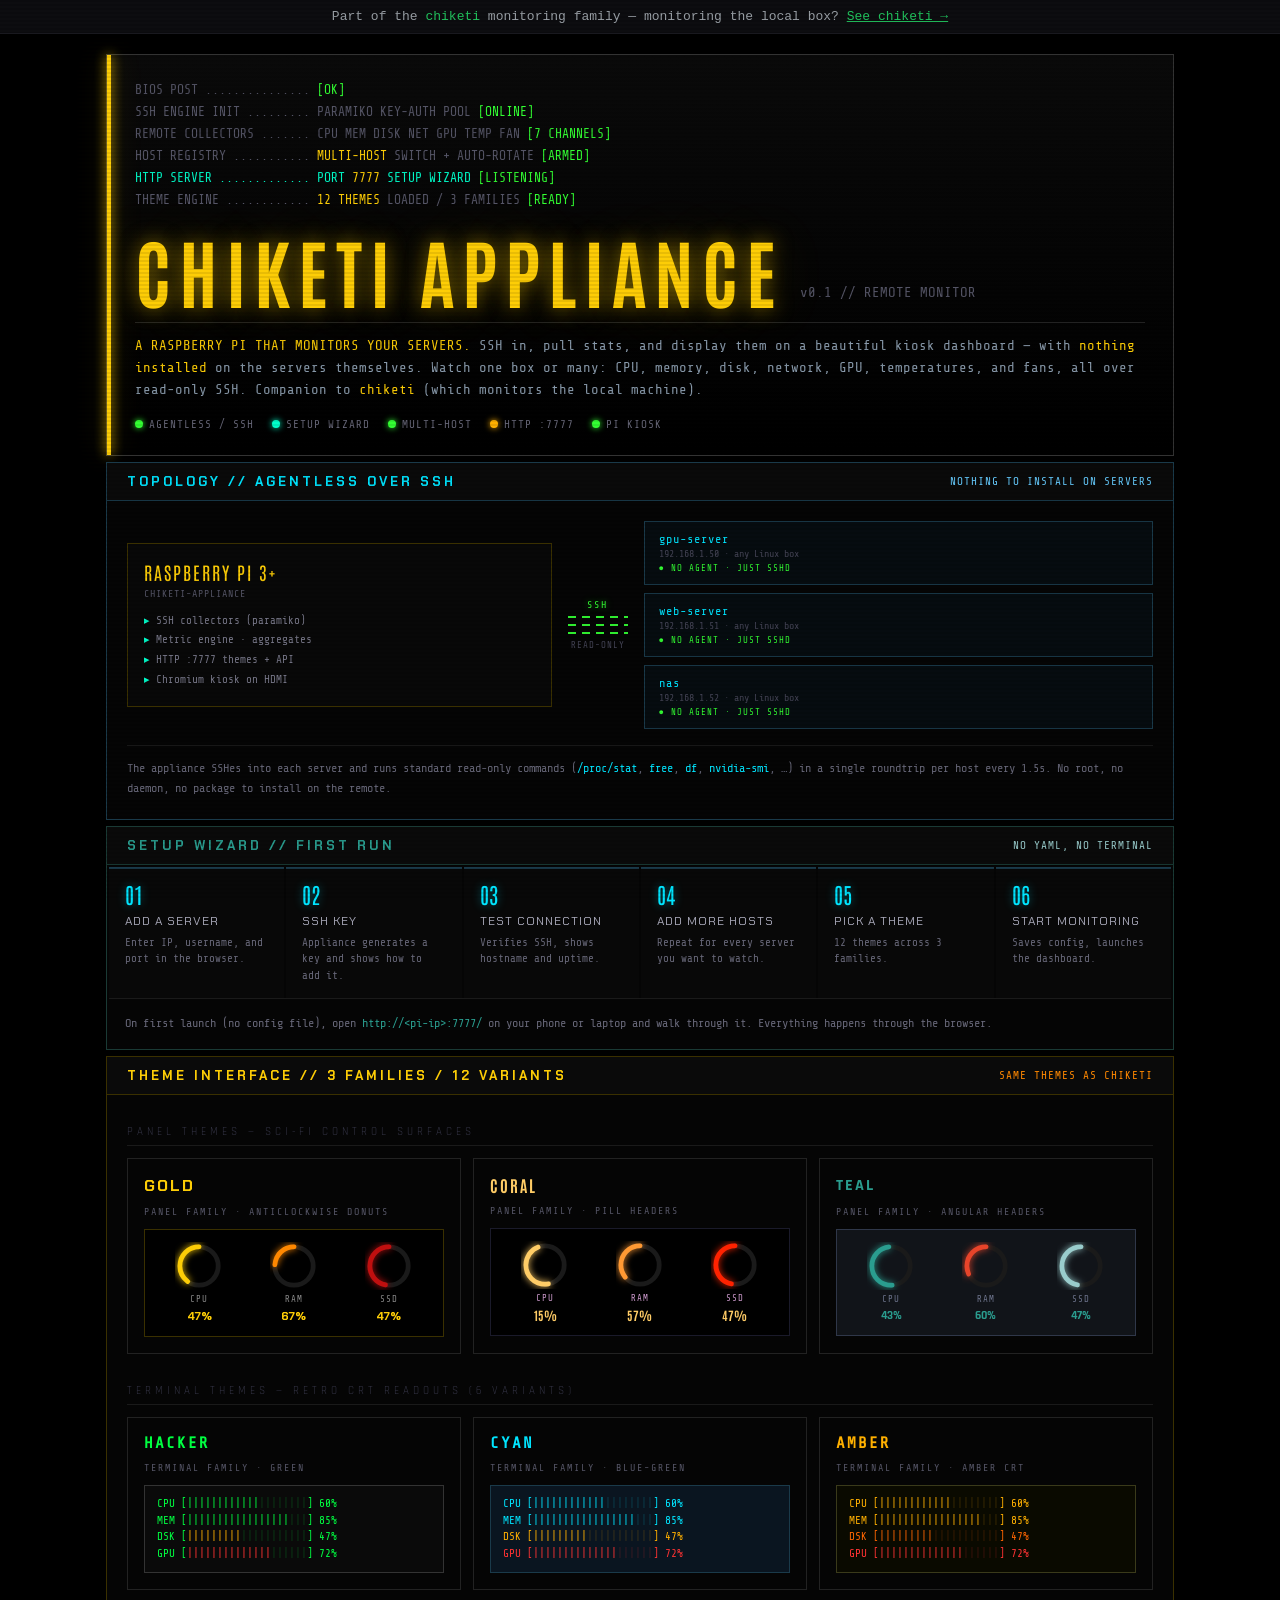
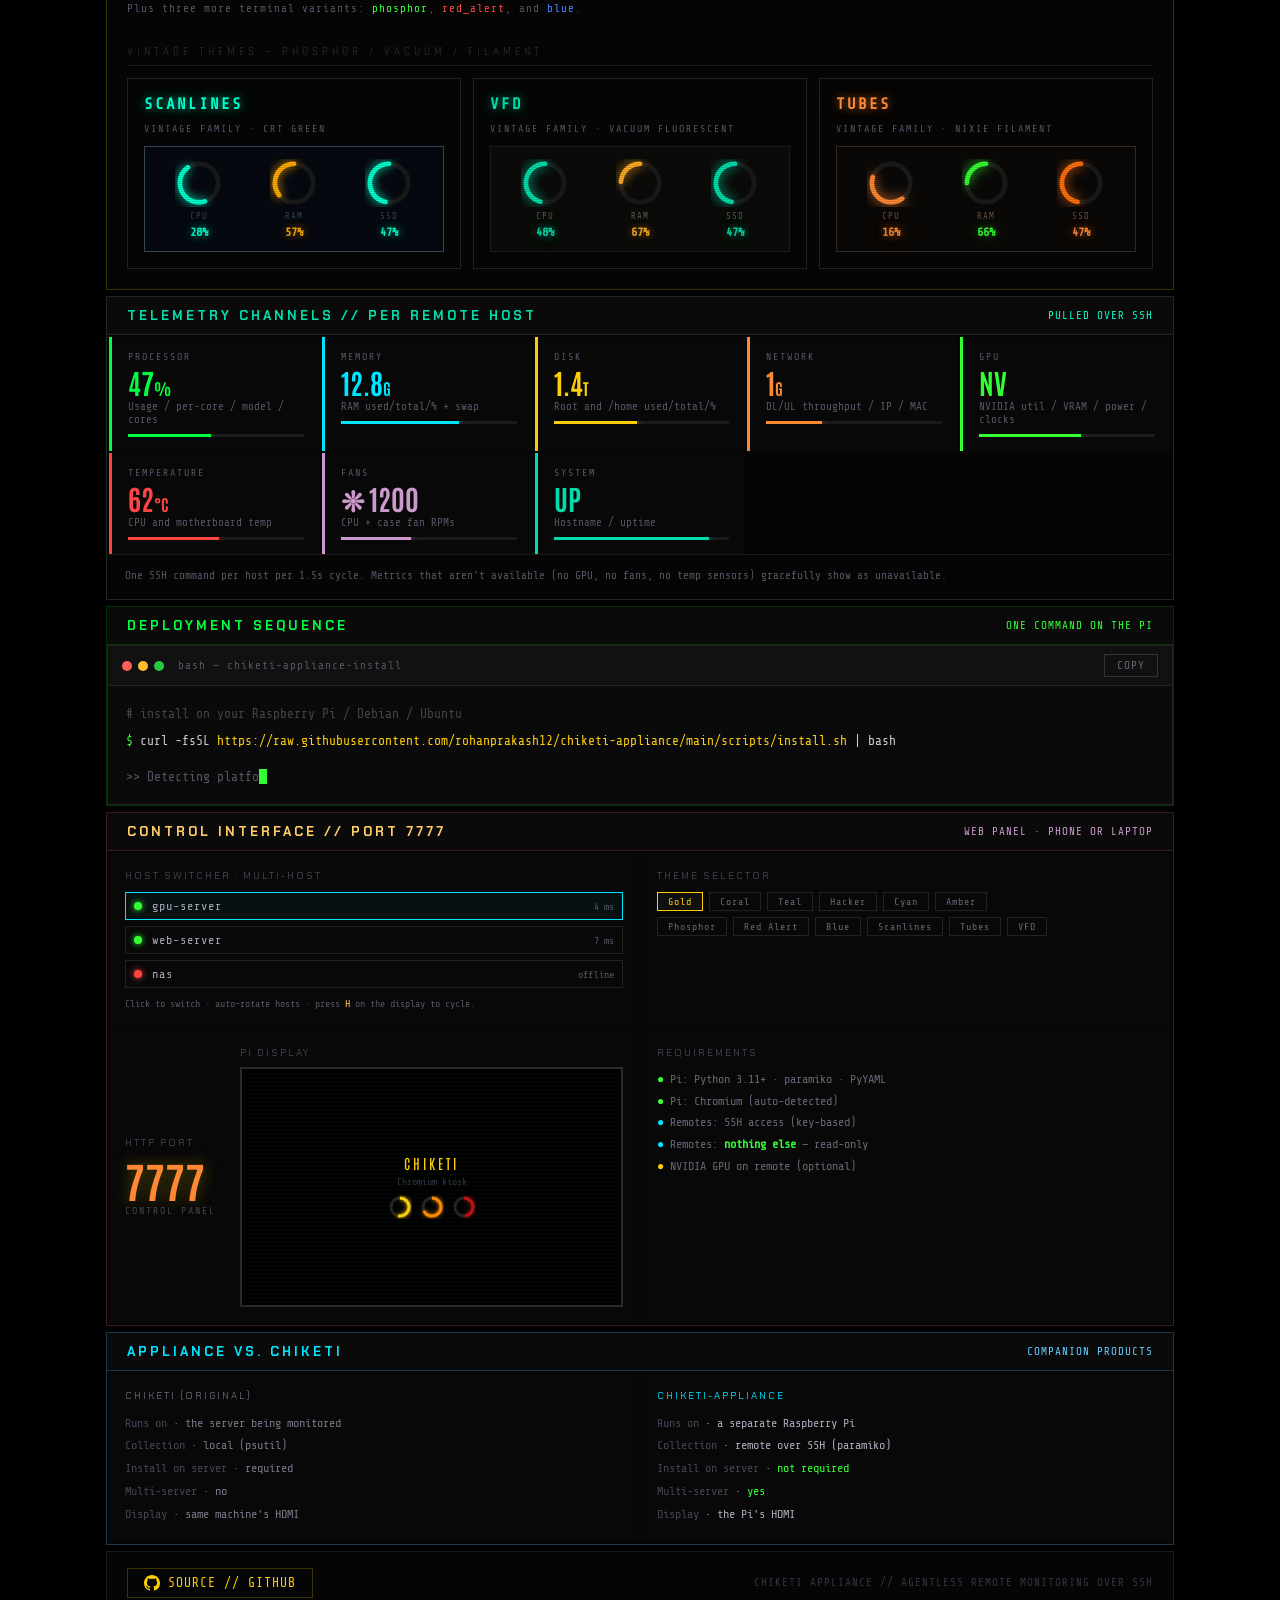
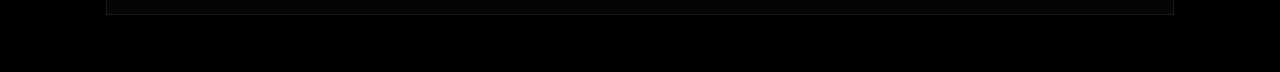
==== commit 9dfd5897: "docs(site): cross-link to the chiketi family site Co-Authored-By: Claude Opus 4.8 (1M context) <nore" ====
--- a/docs/index.html
+++ b/docs/index.html
@@ -809,6 +809,8 @@
 </style>
 </head>
 <body>
+
+<a href="https://rohanprakash12.github.io/chiketi" style="display:block;text-align:center;padding:9px 14px;background:#0d0d10;border-bottom:1px solid #1c1c22;color:#9aa0a6;font-family:ui-monospace,monospace;font-size:13px;text-decoration:none">Part of the <span style="color:#22c55e">chiketi</span> monitoring family — monitoring the local box? <span style="color:#22c55e;text-decoration:underline">See chiketi&nbsp;&rarr;</span></a>
 
 <div class="rack">
 
